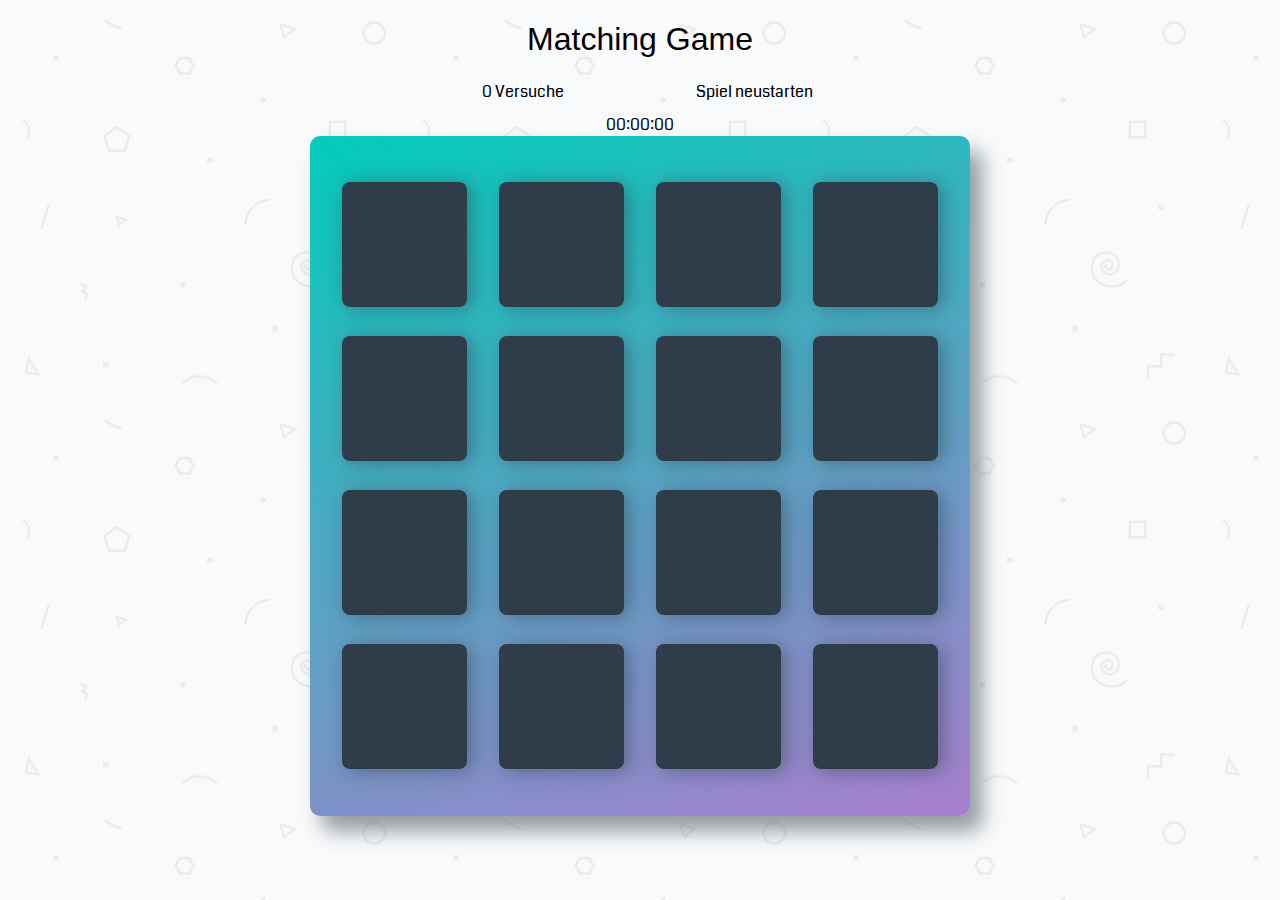
==== index.html @ 850ff7f2 "NEW" ====
<!doctype html>
<html lang="en">
<head>
    <meta charset="utf-8">
    <title>Matching Game</title>
    <meta name="description" content="">
    <link rel="stylesheet prefetch" href="https://fonts.googleapis.com/css?family=Coda">
    <link rel="stylesheet" href="css/app.css">
</head>
<body>
    <div class="container">
        <header>
            <h1>Matching Game</h1>
        </header>
        <section class="score-panel">
            <ul class="stars">
                <li>
                    <i class="fa fa-star gold-star"></i>
                </li>
                <li>
                    <i class="fa fa-star gold-star"></i>
                </li>
                <li>
                    <i class="fa fa-star gold-star"></i>
                </li>
            </ul>
            <span class="moves">0</span> Versuche
            <div class="restart">
                <i class="fa fa-repeat"></i> Spiel neustarten
            </div>
        </section>
        <div id="basicUsage"> 00:00:00 </div>
        <ul class="deck">
        </ul>
    </div>
    <div class="popup">
        <div class="content">
            <span class="close">&times;</span>
            <h1>Herzliche Glückwünsche,</h1>
            <p>Du hast das Spiel pünktlich
                <span id="timer"> 00:00:00 </span> mit Gesamtversuchen beendet:
                <span id="moves">0</span>
                <br/> Ihre Sternebewertung:
                <span id="rating">0</span> von 3</p>
        </div>
    </div>
    <script src="js/easytimer.min.js">
    </script>
    <script src="js/app.js"></script>

</body>
</html>
---- css/app.css ----
html {
    box-sizing: border-box;
}

*,
*::before,
*::after {
    box-sizing: inherit;
}

html,
body {
    width: 100%;
    height: 100%;
    margin: 0;
    padding: 0;
}

body {
    background: #ffffff url('../img/background.png');
    font-family: 'Coda', cursive;
}

.container {
    display: flex;
    justify-content: center;
    align-items: center;
    flex-direction: column;
}

h1 {
    font-family: 'Open Sans', sans-serif;
    font-weight: 300;
}


.deck {
    width: 660px;
    list-style-type: none;
    min-height: 680px;
    background: linear-gradient(160deg, #02ccba 0%, #aa7ecd 100%);
    padding: 32px;
    border-radius: 10px;
    box-shadow: 12px 15px 20px 0 rgba(46, 61, 73, 0.5);
    display: flex;
    flex-wrap: wrap;
    justify-content: space-between;
    align-items: center;
    margin: 0 0 3em;
}

.deck .card {
    height: 125px;
    width: 125px;
    background: #2e3d49;
    font-size: 0;
    color: #ffffff;
    border-radius: 8px;
    cursor: pointer;
    display: flex;
    justify-content: center;
    align-items: center;
    box-shadow: 5px 2px 20px 0 rgba(46, 61, 73, 0.5);
}

.deck .card.open {
    transform: rotateY(0);
    background: #02b3e4;
    cursor: default;
}

.deck .card.show {
    font-size: 33px;
}

.deck .card.match {
    cursor: default;
    background: #02ccba;
    font-size: 33px;
}

.hide{
    visibility: hidden;
}

.showcard{
    visibility: visible;
    margin-bottom: -12px;
}


.score-panel {
    text-align: left;
    width: 345px;
    margin-bottom: 10px;
}

.score-panel .stars {
    margin: 0;
    padding: 0;
    display: inline-block;
    margin: 0 5px 0 0;
}

.score-panel .stars li {
    list-style: none;
    display: inline-block;
}

.gold-star{color: gold}

.score-panel .restart {
    float: right;
    cursor: pointer;
}

.popup {
    background: #02ccba;
    z-index: 1;
    display: none;
    margin: 0 auto;
    width: 100%; 
    height: 100%; 
    position: fixed; 
    left: 0;
    top: 0;
}

.content {
    padding: 10px;
    margin: 0 auto;
    background-color: rgba(255, 255, 255, 0.562);
    height: 100%;
    width: 100%;
    text-align: center;
    
}

.close {
    color: #000;
    float: right;
    font-size: 35px;
    font-weight: bold;
}

.close:hover,
.close:focus {
    color: #fff;
    text-decoration: none;
    cursor: pointer;
}
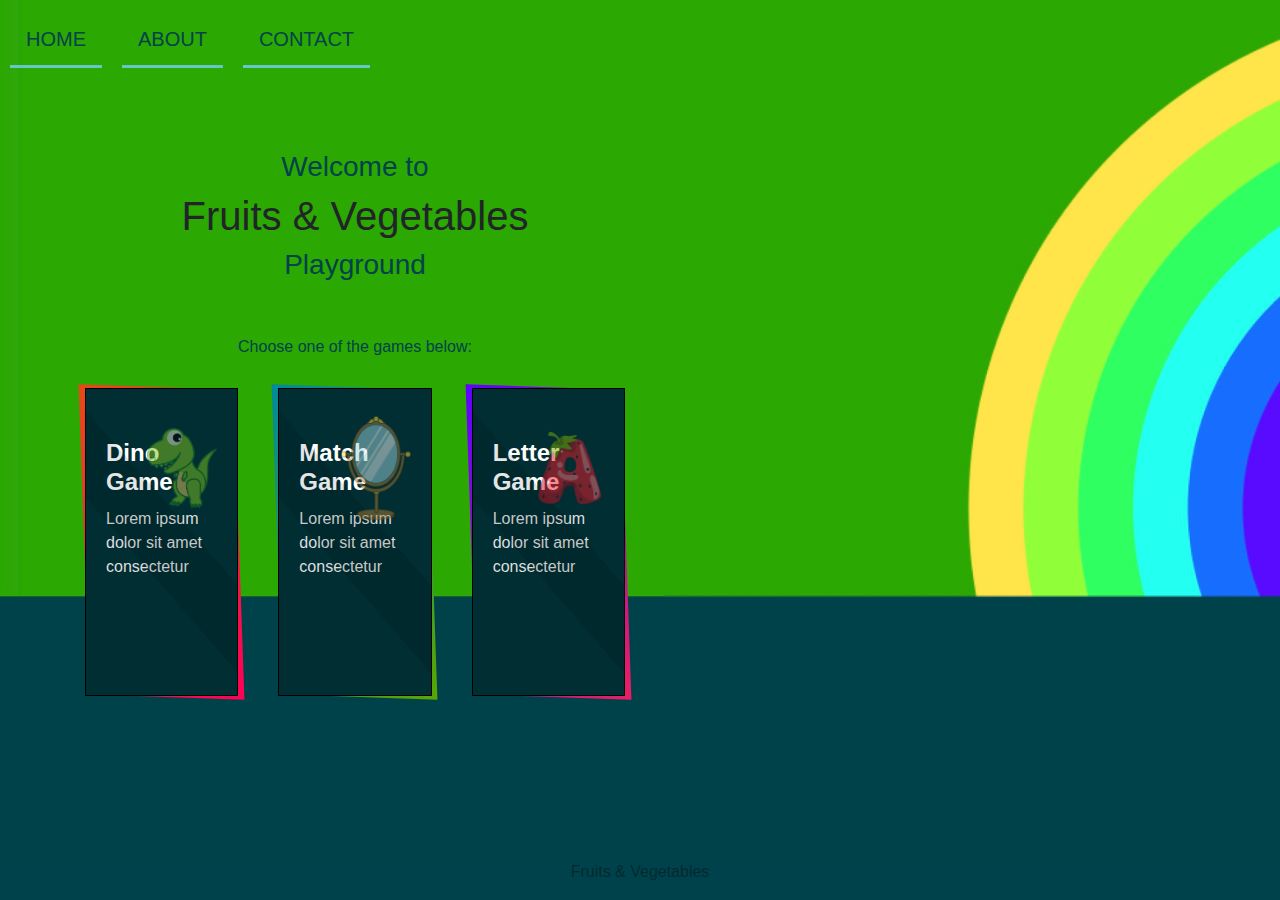
==== commit 6f41b398: "UPdate" ====
--- a/index.html
+++ b/index.html
@@ -1,52 +1,458 @@
-<!doctype html>
-<html lang="en">
+<!DOCTYPE html>
+<html>
 <head>
-    <meta charset="utf-8">
-    <title>Matching Game</title>
-    <meta name="description" content="">
-    <link rel="stylesheet prefetch" href="https://fonts.googleapis.com/css?family=Coda">
-    <link rel="stylesheet" href="css/app.css">
+    <link rel="stylesheet" href="https://cdn.jsdelivr.net/npm/bootstrap@4.3.1/dist/css/bootstrap.min.css" integrity="sha384-ggOyR0iXCbMQv3Xipma34MD+dH/1fQ784/j6cY/iJTQUOhcWr7x9JvoRxT2MZw1T" crossorigin="anonymous">
+
+<style>
+    @import url('https://fonts.googleapis.com/css?family=Poppins:100,100i,200,200i,300,300i,400,400i,500,500i,600,600i,700,700i,800,800i,900,900i');
+
+.h33{
+    width: 70px;
+}
+.container2{
+  position: relative;
+  width:100%;
+  
+  display:grid;
+  grid-template-columns: repeat(auto-fill , minmax(20%, 1fr));
+  grid-template-rows: auto;
+  grid-gap:0 40px;
+}
+
+.container2 .box {
+  position:relative;
+  height:auto;
+  padding:0px;
+  background:rgba(255,255,255,0.0);
+  
+  
+  display:flex;
+  justify-content:center;
+  align-items:center;
+  
+  border: 1px solid #000;
+  /*
+  border: 1px solid #DEDEDE;
+  */
+  /*overflow:hidden;*/
+}
+
+.box .content { 
+  position:relative;  
+  padding:50px 20px;
+  background: rgba(0,46,51,1.000);
+  color:#FFF;
+  /*
+  background: #DEDEDE;
+  colot:#000;
+  */
+  
+}
+.container2 .box:before {
+  content:'';
+  position:absolute;
+  top:-2px;
+  left:-2px;
+  bottom:-2px;
+  right:-2px;
+  /*background:rgba(255,255,255,1);*/
+  background:#FFF;  
+  transform: skew(2deg,2deg);
+  z-index:-1;
+}
+
+.container2 .box:nth-child(1):before {
+  background:yellow;
+  background: linear-gradient(315deg, #ff0057,#e64a19)
+}
+.container .box:nth-child(1):hover:before {
+  /*z-index:1;*/ /*example*/
+}
+
+.container2 .box:nth-child(2):before {
+  background:red;
+  background: linear-gradient(315deg, #59A600,#008A9C)
+}
+
+.container2 .box:nth-child(2):hover:before {  
+  background: linear-gradient(315deg, #89ff00,#00E2FF)
+}
+
+.container2 .box:nth-child(3):before {
+  background:lime;
+  background: linear-gradient(315deg, #e91e63,#5d02ff)
+}
+
+.container2 .box:nth-child(4):before {
+  background:blue;
+  background: linear-gradient(315deg, #ff0000,#ffc107)
+}
+
+
+/*.container .box:after{*/
+.container2 .tape{
+  overflow:hidden;
+  position:absolute;
+  top:0;
+  left:0;  
+  width:100%;
+  height:100%;
+  background:rgba(255,255,0,0.0);   
+}
+.container2 .tape:after{
+  content: '';
+  position:absolute;
+  top:0;
+  left:0;  
+  height:100%;
+  width:50%;
+  margin-left:25%;
+  background: rgba(255,255,255,0.03);
+  background: rgba(0,0,0,0.1);
+  pointer-events:none;  
+  transform:skew(41deg);
+  overflow:hidden;
+  transition:0.25s; /* 0.5 0.75*/
+}
+
+.box:hover .tape:after{
+  width:100%;
+  margin-left:0%;
+  transform:skew(0deg);  /*180 0 360 -180 +135 -135*/
+ 
+}
+
+.box .content h2 {
+  position:absolute;
+  top:-30px;
+  right:20px;
+  margin:0;
+  padding:0;
+  font-size:10em;
+  color:rgba(255,255,255,0.05);
+  /*color:#000;*/
+  transition: 0.25s;
+}
+
+.box:hover .content h2 { 
+  top:-50px;  
+  color:rgba(255,255,255,0.15);
+  /*color:rgba(0,0,0,0.25);*/
+}
+
+.box .content h3{ 
+  margin: 0 0 10px;
+  padding:0;
+  font-size:24px;
+  font-weight:bold;
+}
+
+.box .content p{ 
+  margin:0;
+  padding:0;
+  color:#DEDEDE;
+  /*color:#333;*/
+  font-size:16px;
+}
+
+.box .content a{ 
+  position: relative;
+  margin:20px 0 0 0;
+  padding:10px 20px;
+  text-decoration:none;
+  border: 1px solid #fff;
+  color: #FFF;
+  /*color:#333;*/
+  display:inline-block;
+  transition: 0.5s;
+  visibility:hidden;
+  transform: translateY(10px);
+  opacity:0;
+}
+
+.box:hover .content a{ 
+  visibility:visible;
+  opacity:1;
+  transform: translateY(0px);
+}
+
+.box .content a:hover{ 
+  background:rgba(255,255,255,0.95);  
+  color:#222;
+  /*
+  color:#DEDEDE;
+  background:rgba(0,0,0,0.75);
+  */
+}
+
+
+
+
+
+
+      .footer {
+    position: fixed;
+    left: 0;
+    bottom: 0;
+    width: 100%;
+    background-color: black; /* For browsers that do not support gradients */
+  background-image: linear-gradient(rgba(0,66,75,255),rgba(0,66,75,255));
+    color: rgb(2, 42, 48);
+    text-align: center;
+ }
+    #third_div{
+        overflow-wrap: break-word;
+    }
+      .container_roles {
+    position: relative;
+    width: 100%;
+  }
+  
+  .image_roles {
+    display: block;
+    align-items: center;
+    padding: 10px;
+    width: 100%;
+    height: 200px;
+    border: solid;
+    border-width: 3px;
+    border-color: rgba(100, 200, 200, 1);
+    border-radius: 10px;
+    
+    
+    
+
+
+  }
+  
+  .overlay_roles {
+    position: absolute;
+    bottom: 100%;
+    left: 0;
+    right: 0;
+    background-color: rgba(44,168,5,255);
+    overflow: hidden;
+    width: 100%;
+    height:0;
+    transition: .5s ease;
+    
+
+    
+    
+
+  }
+  
+  .container_roles:hover .overlay_roles {
+    bottom: 0;
+    height: 100%;
+    
+  }
+  
+  .text_roles {
+    color: white;
+    font-size: 10px;
+    position: absolute;
+    top: 50%;
+    left: 50%;
+    -webkit-transform: translate(-50%, -50%);
+    -ms-transform: translate(-50%, -50%);
+    transform: translate(-50%, -50%);
+    text-align: center;
+
+  }
+
+
+
+  #tekstreg{
+      text-decoration: none;
+      color: white;
+  }
+
+#roles{
+    
+    height: 350px;
+}
+.button_status {
+    border-radius: 4px;
+    background-color: rgba(0,66,75,255);
+    border: none;
+    color: #FFFFFF;
+    text-align: center;
+    font-size: 20px;
+    padding: 10px;
+    width: 200px;
+    transition: all 0.5s;
+    cursor: pointer;
+    margin: 5px;
+  }
+  
+  .button_status span {
+    cursor: pointer;
+    display: inline-block;
+    position: relative;
+    transition: 0.5s;
+  }
+  
+  .button_status span:after {
+    content: '\00bb';
+    position: absolute;
+    opacity: 0;
+    top: 0;
+    right: -20px;
+    transition: 0.5s;
+  }
+  
+  .button_status:hover span {
+    padding-right: 25px;
+  }
+  
+  .button_status:hover span:after {
+    opacity: 1;
+    right: 0;
+  }
+
+li a {
+  color: inherit;
+  text-decoration: none!important;
+}
+
+li a {
+  background:
+    linear-gradient(
+      to right,
+      rgba(100, 200, 200, 1),
+      rgba(100, 200, 200, 1)
+    ),
+    linear-gradient(
+      to right,
+      rgba(255, 0, 0, 1),
+      rgba(255, 0, 180, 1),
+      rgba(0, 100, 200, 1)
+  );
+  background-size: 100% 3px, 0 3px;
+  background-position: 100% 100%, 0 100%;
+  background-repeat: no-repeat;
+  margin:10px;
+  transition: background-size 400ms;
+}
+
+li a:hover {
+  background-size: 0 3px, 100% 3px;
+  color: inherit;
+}
+
+body {
+  background-image: url('bg3.jpg');
+  background-repeat: no-repeat;
+  background-attachment: fixed; 
+  background-size: cover;
+}
+ul {
+  list-style-type: none;
+  margin: 0;
+  padding: 0;
+  overflow: hidden;
+  background-color:transparent;
+}
+
+li {
+  float: left;
+}
+
+li a {
+    font-family:Arial, Arial, Helvetica, sans-serif;
+  font-size: 20px;
+  display: block;
+  color: rgba(0,66,75,255);
+  text-align: center;
+  padding: 14px 16px;
+  text-decoration: none;
+}
+#wlc{
+    color: rgba(0,66,75,255);
+}
+
+</style>
 </head>
 <body>
-    <div class="container">
-        <header>
-            <h1>Matching Game</h1>
-        </header>
-        <section class="score-panel">
-            <ul class="stars">
-                <li>
-                    <i class="fa fa-star gold-star"></i>
-                </li>
-                <li>
-                    <i class="fa fa-star gold-star"></i>
-                </li>
-                <li>
-                    <i class="fa fa-star gold-star"></i>
-                </li>
-            </ul>
-            <span class="moves">0</span> Versuche
-            <div class="restart">
-                <i class="fa fa-repeat"></i> Spiel neustarten
-            </div>
-        </section>
-        <div id="basicUsage"> 00:00:00 </div>
-        <ul class="deck">
-        </ul>
+
+<ul>
+  <li><a class="active" href="#home">HOME</a></li>
+  <li><a href="#news">ABOUT</a></li>
+  <li><a href="#contact">CONTACT</a></li>
+</ul>
+
+<div class="container">
+    <div class="row">
+      <div class="col-sm-6">
+        <br>
+        <br>
+        <br>
+        <center>
+        <h3 id="wlc">Welcome to </h3>
+        <h1>Fruits & Vegetables</h1>
+        <h3 id="wlc" >Playground</h3>
+        <br>
+        <br>
+        <h6 id="wlc">Choose one of the games below:</h6>
+        <br>
+        </center>
+    
+        
+
+
+<div class="container2">
+  
+    <div class="box">
+      <div class="content">
+        <div class="tape"></div>
+
+        <h2><img style="width:70px; opacity: 0.5 ;" src="dino.png" ></h2>
+        <h3>Dino Game</h3>
+        <p>Lorem ipsum dolor sit amet consectetur </p>
+        <a href="index_sel.html">Play</a>
+      </div>
     </div>
-    <div class="popup">
-        <div class="content">
-            <span class="close">&times;</span>
-            <h1>Herzliche Glückwünsche,</h1>
-            <p>Du hast das Spiel pünktlich
-                <span id="timer"> 00:00:00 </span> mit Gesamtversuchen beendet:
-                <span id="moves">0</span>
-                <br/> Ihre Sternebewertung:
-                <span id="rating">0</span> von 3</p>
-        </div>
+    
+    
+    <div class="box">
+      <div class="content">
+        <div class="tape"></div>
+
+        <h2><img style="width:70px; opacity: 0.5 ;" src="mirror.png" ></h2>
+        <h3>Match Game</h3>
+        <p>Lorem ipsum dolor sit amet consectetur </p>
+        <a href="index_candy.html">Play</a>
+      </div>
     </div>
-    <script src="js/easytimer.min.js">
-    </script>
-    <script src="js/app.js"></script>
-
+    
+    
+    
+    <div class="box">
+      <div class="content">
+        <div class="tape"></div>
+
+        <h2><img id="imgd" style="width:70px; opacity:0.5;" src="letters.png" ></h2>
+        <h3>Letter Game</h3>
+        <p>Lorem ipsum dolor sit amet consectetur</p>
+        <a href="CIP/index.html">Play</a>
+      </div>
+    </div>
+    
+    
+    
+    
+    
+    
+  </div>
+
+
+
+
+
+<div class="footer">
+    <p>Fruits & Vegetables </p>
+  </div>
 </body>
-</html>+</html>
+
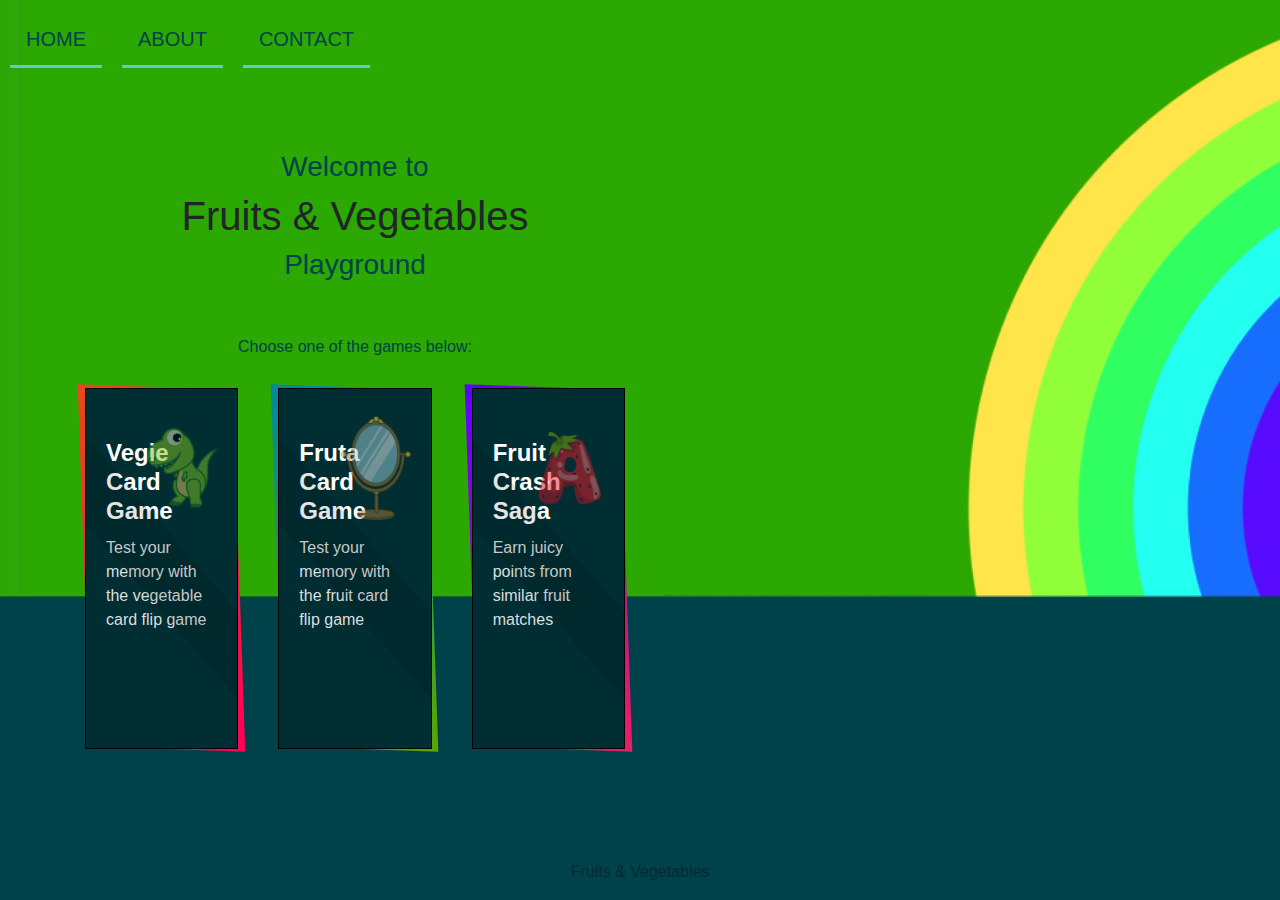
==== commit a63a2390: "new" ====
--- a/index.html
+++ b/index.html
@@ -408,8 +408,8 @@
         <div class="tape"></div>
 
         <h2><img style="width:70px; opacity: 0.5 ;" src="dino.png" ></h2>
-        <h3>Dino Game</h3>
-        <p>Lorem ipsum dolor sit amet consectetur </p>
+        <h3>Vegie Card Game</h3>
+        <p>Test your memory with the vegetable card flip game</p>
         <a href="index_sel.html">Play</a>
       </div>
     </div>
@@ -420,8 +420,8 @@
         <div class="tape"></div>
 
         <h2><img style="width:70px; opacity: 0.5 ;" src="mirror.png" ></h2>
-        <h3>Match Game</h3>
-        <p>Lorem ipsum dolor sit amet consectetur </p>
+        <h3>Fruta Card Game</h3>
+        <p>Test your memory with the fruit card flip game</p>
         <a href="index_candy.html">Play</a>
       </div>
     </div>
@@ -433,8 +433,8 @@
         <div class="tape"></div>
 
         <h2><img id="imgd" style="width:70px; opacity:0.5;" src="letters.png" ></h2>
-        <h3>Letter Game</h3>
-        <p>Lorem ipsum dolor sit amet consectetur</p>
+        <h3>Fruit Crash Saga</h3>
+        <p>Earn juicy points from similar fruit matches</p>
         <a href="CIP/index.html">Play</a>
       </div>
     </div>
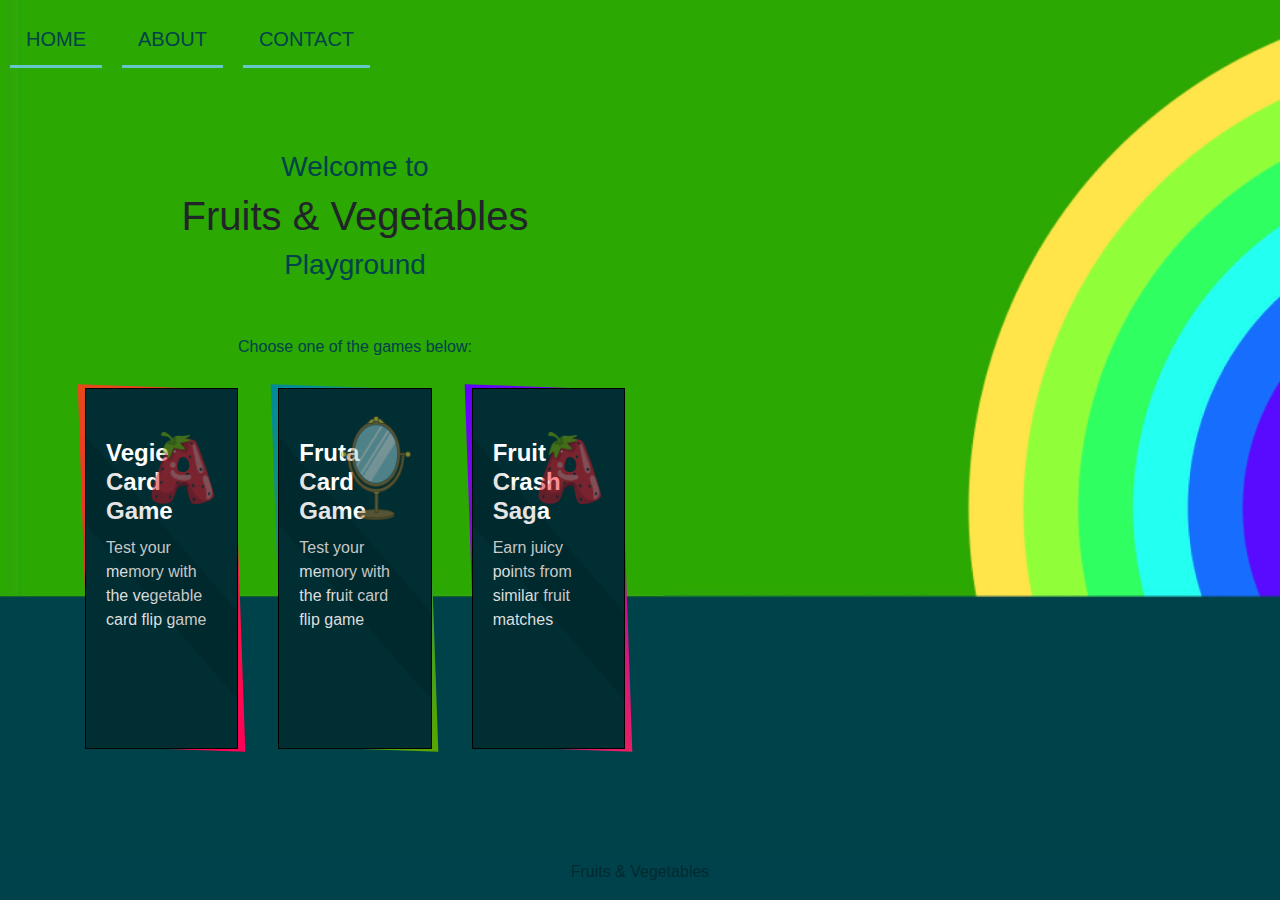
==== commit ae37c335: "new" ====
--- a/index.html
+++ b/index.html
@@ -407,35 +407,35 @@
       <div class="content">
         <div class="tape"></div>
 
-        <h2><img style="width:70px; opacity: 0.5 ;" src="dino.png" ></h2>
+        <h2><img style="width:70px; opacity: 0.5 ;" src="letters.png" ></h2>
         <h3>Vegie Card Game</h3>
         <p>Test your memory with the vegetable card flip game</p>
+        <a href="CIP/index.html">Play</a>
+      </div>
+    </div>
+    
+    
+    <div class="box">
+      <div class="content">
+        <div class="tape"></div>
+
+        <h2><img style="width:70px; opacity: 0.5 ;" src="mirror.png" ></h2>
+        <h3>Fruta Card Game</h3>
+        <p>Test your memory with the fruit card flip game</p>
         <a href="index_sel.html">Play</a>
       </div>
     </div>
     
     
+    
     <div class="box">
       <div class="content">
         <div class="tape"></div>
 
-        <h2><img style="width:70px; opacity: 0.5 ;" src="mirror.png" ></h2>
-        <h3>Fruta Card Game</h3>
-        <p>Test your memory with the fruit card flip game</p>
-        <a href="index_candy.html">Play</a>
-      </div>
-    </div>
-    
-    
-    
-    <div class="box">
-      <div class="content">
-        <div class="tape"></div>
-
         <h2><img id="imgd" style="width:70px; opacity:0.5;" src="letters.png" ></h2>
         <h3>Fruit Crash Saga</h3>
         <p>Earn juicy points from similar fruit matches</p>
-        <a href="CIP/index.html">Play</a>
+        <a href="index_candy.html">Play</a>
       </div>
     </div>
     
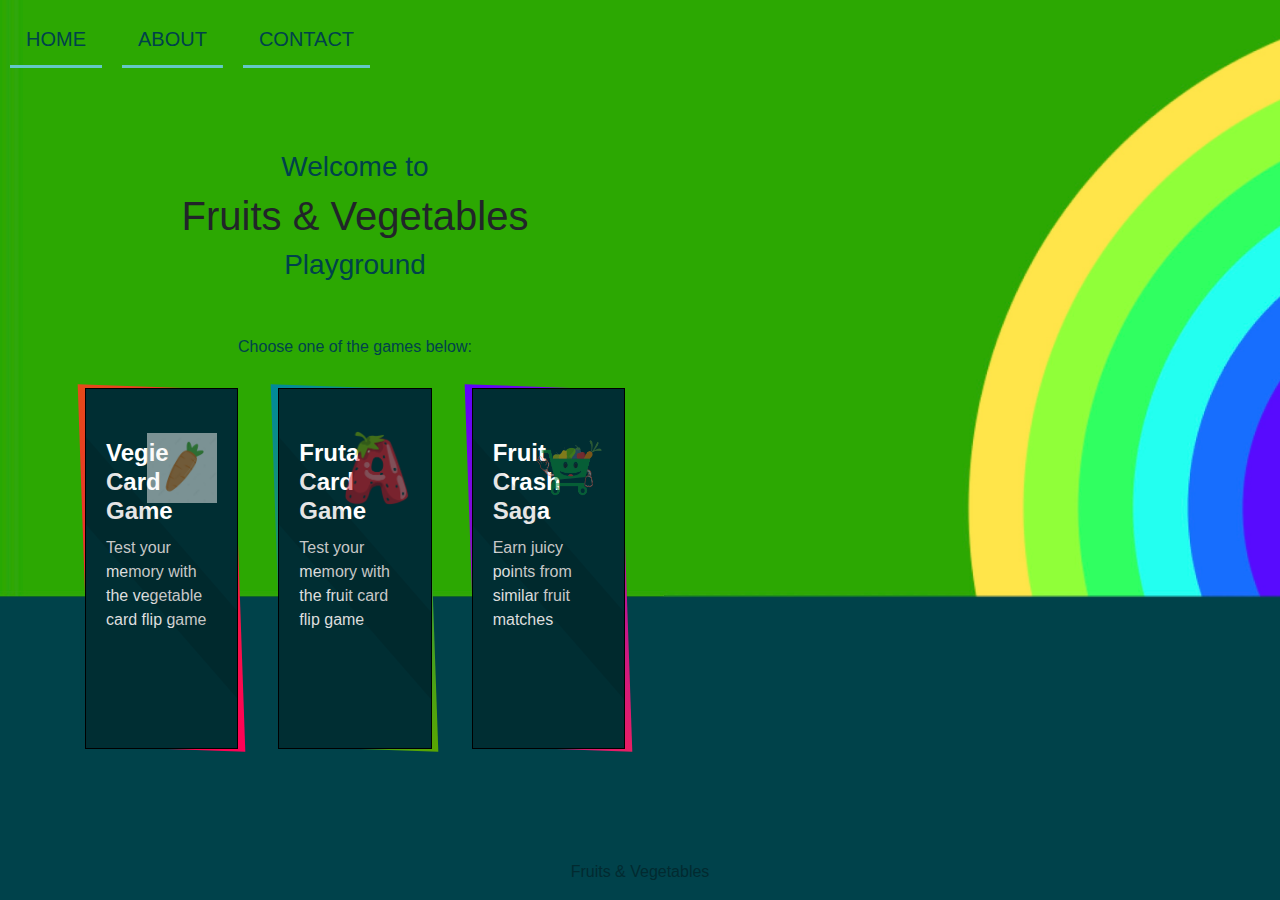
==== commit da9f17ae: "update" ====
--- a/index.html
+++ b/index.html
@@ -407,7 +407,7 @@
       <div class="content">
         <div class="tape"></div>
 
-        <h2><img style="width:70px; opacity: 0.5 ;" src="letters.png" ></h2>
+        <h2><img style="width:70px; opacity: 0.5 ;" src="carrot.png" ></h2>
         <h3>Vegie Card Game</h3>
         <p>Test your memory with the vegetable card flip game</p>
         <a href="CIP/index.html">Play</a>
@@ -419,7 +419,7 @@
       <div class="content">
         <div class="tape"></div>
 
-        <h2><img style="width:70px; opacity: 0.5 ;" src="mirror.png" ></h2>
+        <h2><img style="width:70px; opacity: 0.5 ;" src="letters.png" ></h2>
         <h3>Fruta Card Game</h3>
         <p>Test your memory with the fruit card flip game</p>
         <a href="index_sel.html">Play</a>
@@ -432,7 +432,7 @@
       <div class="content">
         <div class="tape"></div>
 
-        <h2><img id="imgd" style="width:70px; opacity:0.5;" src="letters.png" ></h2>
+        <h2><img id="imgd" style="width:70px; opacity:0.5;" src="bucket.png" ></h2>
         <h3>Fruit Crash Saga</h3>
         <p>Earn juicy points from similar fruit matches</p>
         <a href="index_candy.html">Play</a>
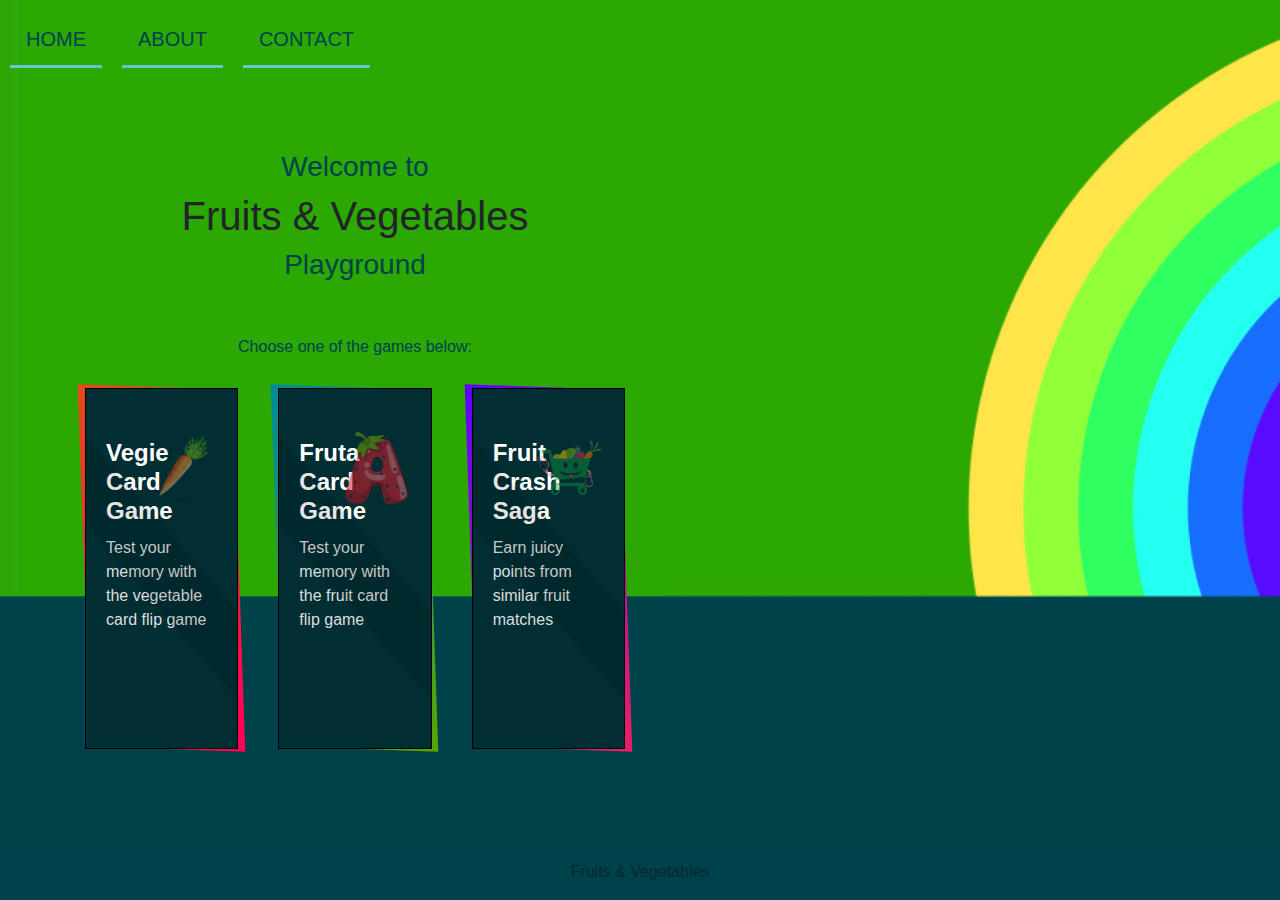
==== commit 8748908f: "update" ====
--- a/index.html
+++ b/index.html
@@ -407,7 +407,7 @@
       <div class="content">
         <div class="tape"></div>
 
-        <h2><img style="width:70px; opacity: 0.5 ;" src="carrot.png" ></h2>
+        <h2><img style="width:70px; opacity: 0.5 ;" src="carrot1.png" ></h2>
         <h3>Vegie Card Game</h3>
         <p>Test your memory with the vegetable card flip game</p>
         <a href="CIP/index.html">Play</a>
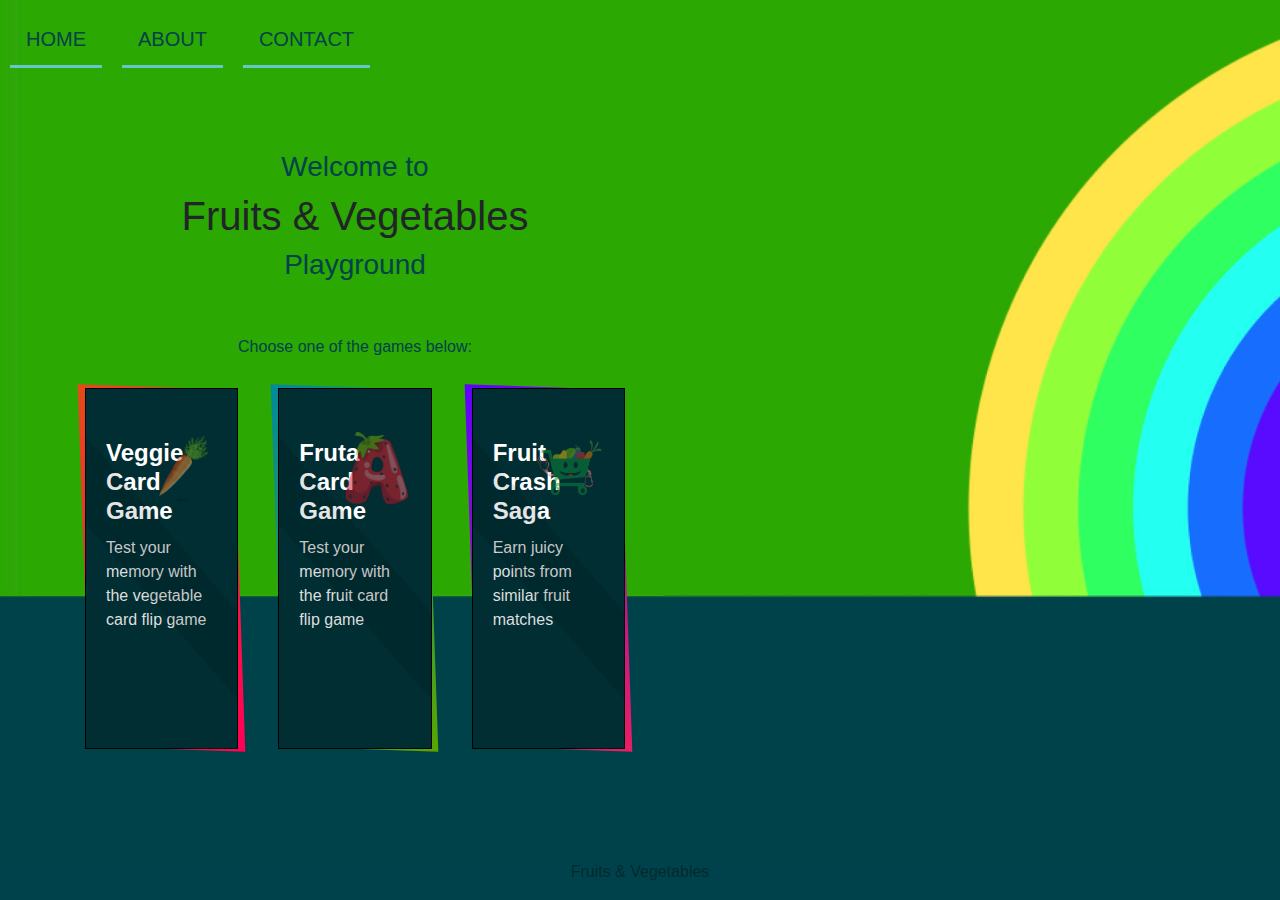
==== commit fc48657c: "new" ====
--- a/index.html
+++ b/index.html
@@ -408,7 +408,7 @@
         <div class="tape"></div>
 
         <h2><img style="width:70px; opacity: 0.5 ;" src="carrot1.png" ></h2>
-        <h3>Vegie Card Game</h3>
+        <h3>Veggie Card Game</h3>
         <p>Test your memory with the vegetable card flip game</p>
         <a href="CIP/index.html">Play</a>
       </div>
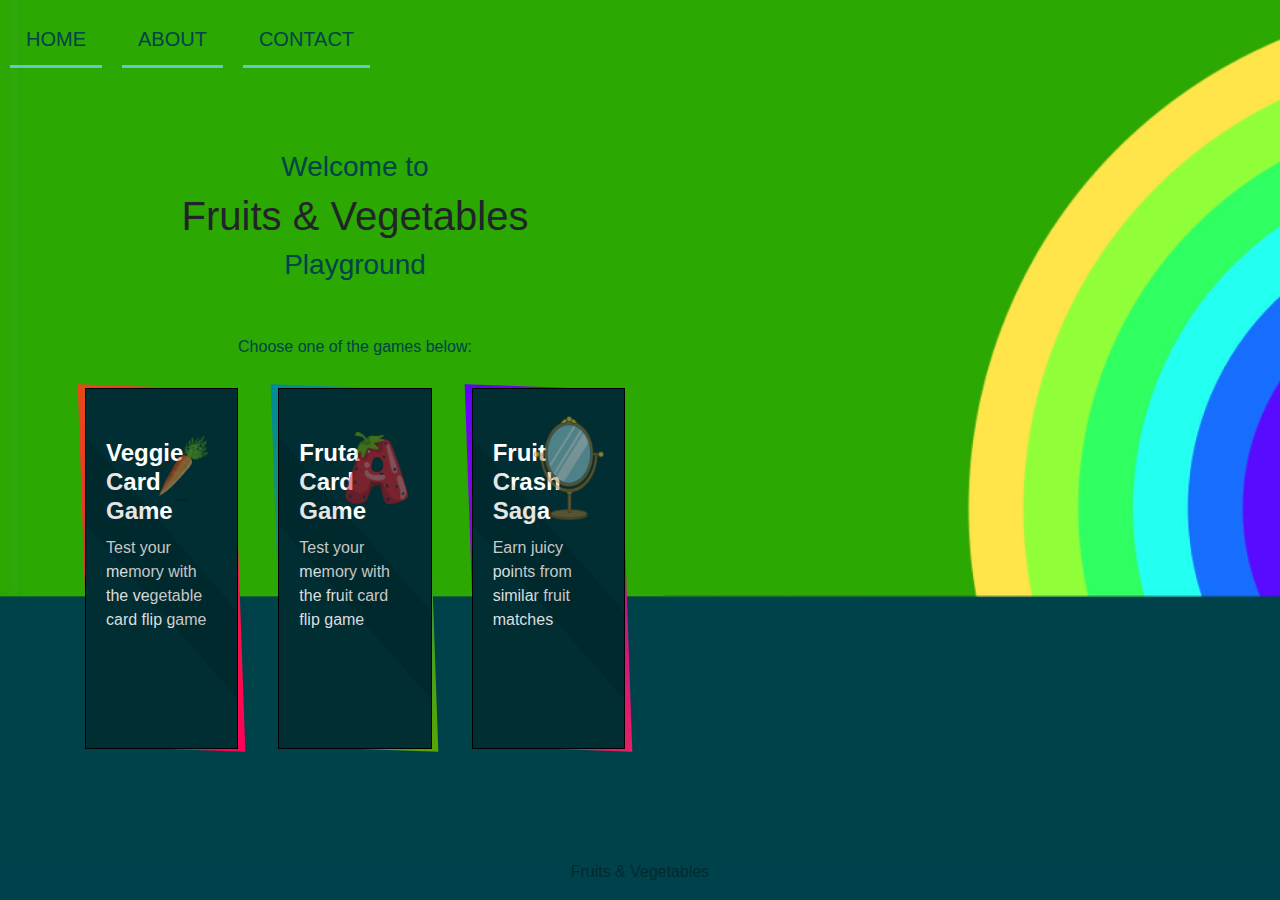
==== commit 00add3ba: "new" ====
--- a/index.html
+++ b/index.html
@@ -432,7 +432,7 @@
       <div class="content">
         <div class="tape"></div>
 
-        <h2><img id="imgd" style="width:70px; opacity:0.5;" src="bucket.png" ></h2>
+        <h2><img id="imgd" style="width:70px; opacity:0.5;" src="mirror.png" ></h2>
         <h3>Fruit Crash Saga</h3>
         <p>Earn juicy points from similar fruit matches</p>
         <a href="index_candy.html">Play</a>
